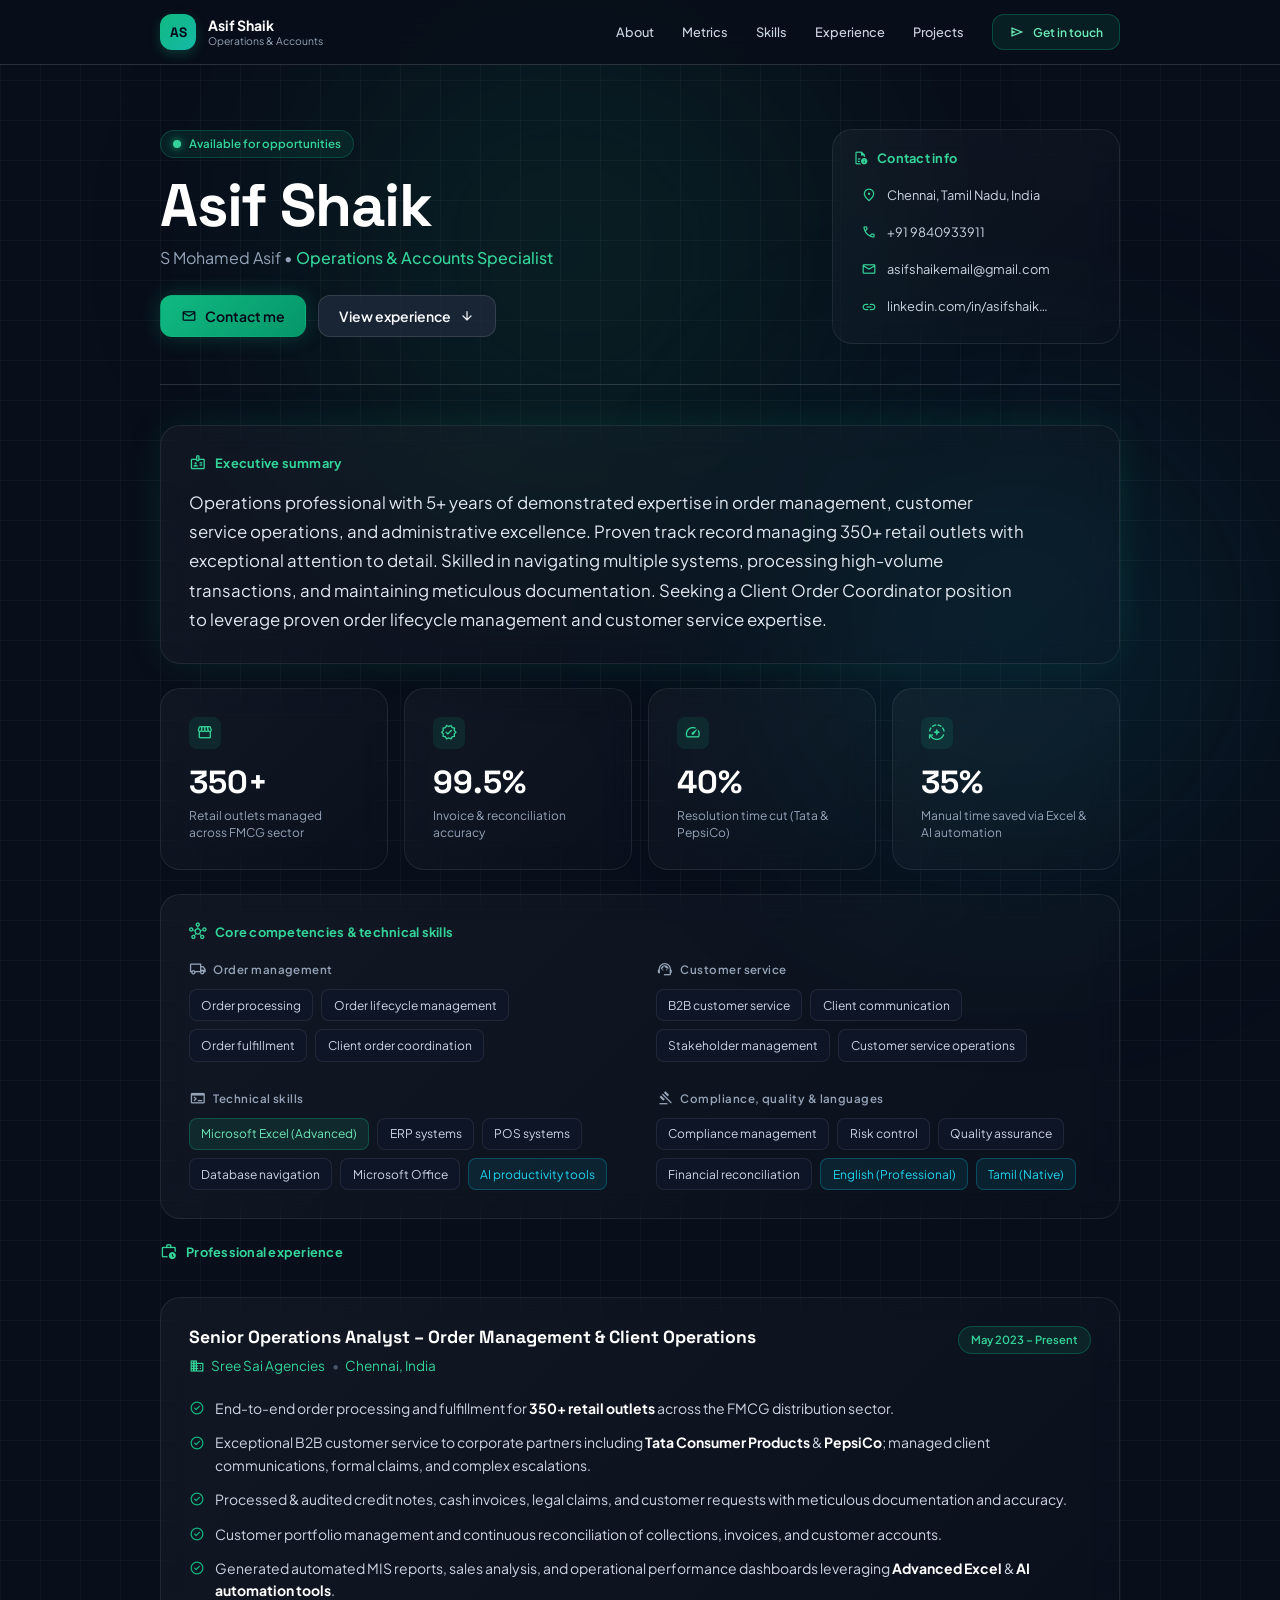
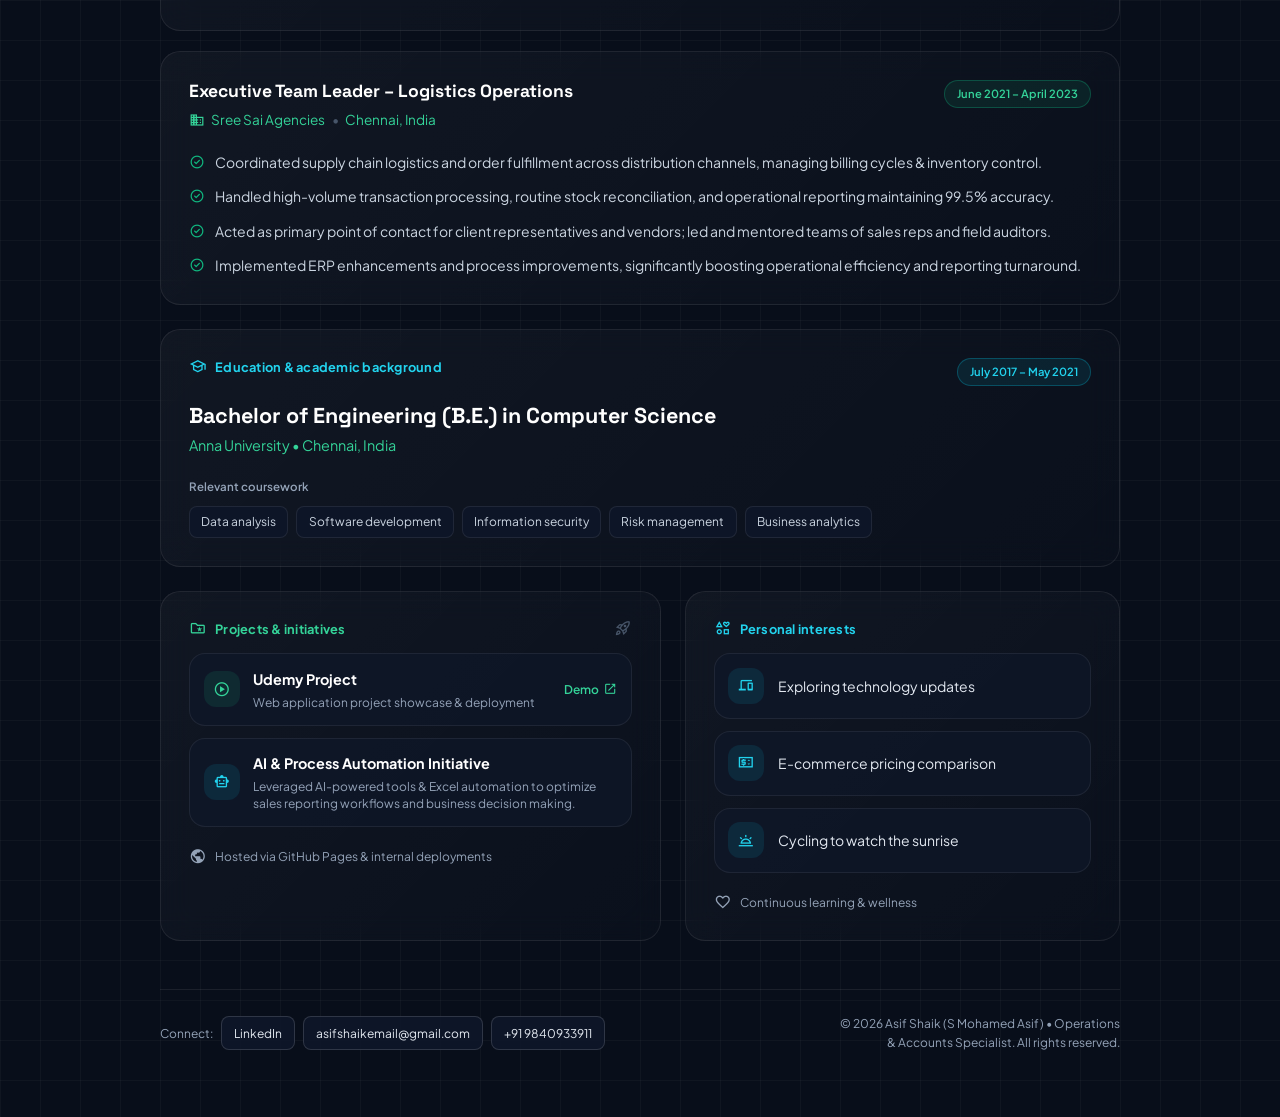
==== index.html @ ea8ba6cc "Add files via upload" ====
<!DOCTYPE html>
<html lang="en">
<head>
  <meta charset="utf-8">
  <meta name="viewport" content="width=device-width, initial-scale=1">
  <title>S Mohamed Asif (Asif Shaik) | Operations &amp; Accounts Specialist</title>
  <meta name="description" content="Operations professional with 5+ years of order management and customer service experience.">

  <link rel="preconnect" href="https://fonts.googleapis.com">
  <link rel="preconnect" href="https://fonts.gstatic.com" crossorigin>
  <link href="https://fonts.googleapis.com/css2?family=Plus+Jakarta+Sans:wght@400;500;600;700;800&family=Space+Grotesk:wght@500;600;700&display=swap" rel="stylesheet">
  <link href="https://fonts.googleapis.com/css2?family=Material+Symbols+Outlined:wght,FILL@100..700,0..1&display=swap" rel="stylesheet">
  <link rel="stylesheet" href="style.css">
</head>
<body>
  <a class="skip-link" href="#main">Skip to content</a>
  <div class="glow glow--emerald" aria-hidden="true"></div>
  <div class="glow glow--cyan" aria-hidden="true"></div>

  <!-- NAVBAR -->
  <nav class="navbar" aria-label="Main">
    <div class="navbar__inner container">
      <a class="brand" href="#top">
        <span class="brand__logo">AS</span>
        <span class="brand__text">
          <strong>Asif Shaik</strong>
          <small>Operations &amp; Accounts</small>
        </span>
      </a>

      <ul class="nav-links" id="nav-links">
        <li><a href="#about">About</a></li>
        <li><a href="#metrics">Metrics</a></li>
        <li><a href="#skills">Skills</a></li>
        <li><a href="#experience">Experience</a></li>
        <li><a href="#projects">Projects</a></li>
        <li class="nav-links__cta">
          <a class="btn btn--outline" href="contact.html">
            <span class="material-symbols-outlined" aria-hidden="true">send</span>Get in touch
          </a>
        </li>
      </ul>

      <button class="nav-toggle" id="nav-toggle" aria-expanded="false" aria-controls="nav-links" aria-label="Open menu">
        <span class="nav-toggle__bar"></span>
        <span class="nav-toggle__bar"></span>
        <span class="nav-toggle__bar"></span>
      </button>
    </div>
  </nav>

  <div class="container page" id="top">

    <!-- HERO -->
    <header class="hero">
      <div class="hero__main">
        <span class="status-pill"><span class="status-pill__dot"></span>Available for opportunities</span>
        <h1>Asif Shaik</h1>
        <p class="hero__sub">S Mohamed Asif &bull; <span>Operations &amp; Accounts Specialist</span></p>
        <div class="hero__actions">
          <a class="btn btn--primary" href="mailto:asifshaikemail@gmail.com">
            <span class="material-symbols-outlined" aria-hidden="true">mail</span>Contact me
          </a>
          <a class="btn btn--secondary" href="#experience">
            View experience
            <span class="material-symbols-outlined" aria-hidden="true">arrow_downward</span>
          </a>
        </div>
      </div>

      <aside class="contact-card" aria-label="Contact information">
        <h2 class="card-title"><span class="material-symbols-outlined" aria-hidden="true">quick_reference</span>Contact info</h2>
        <ul>
          <li><span class="material-symbols-outlined" aria-hidden="true">location_on</span>Chennai, Tamil Nadu, India</li>
          <li><a href="tel:+919840933911"><span class="material-symbols-outlined" aria-hidden="true">call</span>+91 9840933911</a></li>
          <li><a href="mailto:asifshaikemail@gmail.com"><span class="material-symbols-outlined" aria-hidden="true">mail</span>asifshaikemail@gmail.com</a></li>
          <li><a href="https://linkedin.com/in/asifshaik4142a816" target="_blank" rel="noopener noreferrer"><span class="material-symbols-outlined" aria-hidden="true">link</span>linkedin.com/in/asifshaik…</a></li>
        </ul>
      </aside>
    </header>

    <main id="main">

      <!-- SUMMARY -->
      <section class="card card--glow" id="about">
        <h2 class="card-title"><span class="material-symbols-outlined" aria-hidden="true">badge</span>Executive summary</h2>
        <p class="summary">
          Operations professional with 5+ years of demonstrated expertise in order management, customer service
          operations, and administrative excellence. Proven track record managing 350+ retail outlets with
          exceptional attention to detail. Skilled in navigating multiple systems, processing high-volume
          transactions, and maintaining meticulous documentation. Seeking a Client Order Coordinator position to
          leverage proven order lifecycle management and customer service expertise.
        </p>
      </section>

      <!-- METRICS -->
      <section class="metrics" id="metrics" aria-label="Key metrics">
        <a class="card metric" href="#experience">
          <span class="metric__icon"><span class="material-symbols-outlined" aria-hidden="true">storefront</span></span>
          <strong>350+</strong>
          <span>Retail outlets managed across FMCG sector</span>
        </a>
        <a class="card metric" href="#experience">
          <span class="metric__icon"><span class="material-symbols-outlined" aria-hidden="true">verified</span></span>
          <strong>99.5%</strong>
          <span>Invoice &amp; reconciliation accuracy</span>
        </a>
        <a class="card metric" href="#experience">
          <span class="metric__icon"><span class="material-symbols-outlined" aria-hidden="true">speed</span></span>
          <strong>40%</strong>
          <span>Resolution time cut (Tata &amp; PepsiCo)</span>
        </a>
        <a class="card metric" href="#experience">
          <span class="metric__icon"><span class="material-symbols-outlined" aria-hidden="true">auto_mode</span></span>
          <strong>35%</strong>
          <span>Manual time saved via Excel &amp; AI automation</span>
        </a>
      </section>

      <!-- SKILLS -->
      <section class="card" id="skills">
        <h2 class="card-title"><span class="material-symbols-outlined" aria-hidden="true">hub</span>Core competencies &amp; technical skills</h2>
        <div class="skills">
          <div class="skill-group">
            <h3><span class="material-symbols-outlined" aria-hidden="true">local_shipping</span>Order management</h3>
            <ul class="chips">
              <li tabindex="0">Order processing</li>
              <li tabindex="0">Order lifecycle management</li>
              <li tabindex="0">Order fulfillment</li>
              <li tabindex="0">Client order coordination</li>
            </ul>
          </div>
          <div class="skill-group">
            <h3><span class="material-symbols-outlined" aria-hidden="true">support_agent</span>Customer service</h3>
            <ul class="chips">
              <li tabindex="0">B2B customer service</li>
              <li tabindex="0">Client communication</li>
              <li tabindex="0">Stakeholder management</li>
              <li tabindex="0">Customer service operations</li>
            </ul>
          </div>
          <div class="skill-group">
            <h3><span class="material-symbols-outlined" aria-hidden="true">terminal</span>Technical skills</h3>
            <ul class="chips">
              <li class="chip--emerald" tabindex="0">Microsoft Excel (Advanced)</li>
              <li tabindex="0">ERP systems</li>
              <li tabindex="0">POS systems</li>
              <li tabindex="0">Database navigation</li>
              <li tabindex="0">Microsoft Office</li>
              <li class="chip--cyan" tabindex="0">AI productivity tools</li>
            </ul>
          </div>
          <div class="skill-group">
            <h3><span class="material-symbols-outlined" aria-hidden="true">gavel</span>Compliance, quality &amp; languages</h3>
            <ul class="chips">
              <li tabindex="0">Compliance management</li>
              <li tabindex="0">Risk control</li>
              <li tabindex="0">Quality assurance</li>
              <li tabindex="0">Financial reconciliation</li>
              <li class="chip--cyan" tabindex="0">English (Professional)</li>
              <li class="chip--cyan" tabindex="0">Tamil (Native)</li>
            </ul>
          </div>
        </div>
      </section>

      <!-- EXPERIENCE -->
      <section id="experience" class="stack">
        <h2 class="section-title"><span class="material-symbols-outlined" aria-hidden="true">work_history</span>Professional experience</h2>

        <article class="card job">
          <div class="job__head">
            <div>
              <h3>Senior Operations Analyst – Order Management &amp; Client Operations</h3>
              <p class="job__org"><span class="material-symbols-outlined" aria-hidden="true">business</span>Sree Sai Agencies <i>&bull;</i> Chennai, India</p>
            </div>
            <span class="date-pill">May 2023 – Present</span>
          </div>
          <ul class="ticks">
            <li><span class="material-symbols-outlined" aria-hidden="true">check_circle</span><span>End-to-end order processing and fulfillment for <strong>350+ retail outlets</strong> across the FMCG distribution sector.</span></li>
            <li><span class="material-symbols-outlined" aria-hidden="true">check_circle</span><span>Exceptional B2B customer service to corporate partners including <strong>Tata Consumer Products</strong> &amp; <strong>PepsiCo</strong>; managed client communications, formal claims, and complex escalations.</span></li>
            <li><span class="material-symbols-outlined" aria-hidden="true">check_circle</span><span>Processed &amp; audited credit notes, cash invoices, legal claims, and customer requests with meticulous documentation and accuracy.</span></li>
            <li><span class="material-symbols-outlined" aria-hidden="true">check_circle</span><span>Customer portfolio management and continuous reconciliation of collections, invoices, and customer accounts.</span></li>
            <li><span class="material-symbols-outlined" aria-hidden="true">check_circle</span><span>Generated automated MIS reports, sales analysis, and operational performance dashboards leveraging <strong>Advanced Excel</strong> &amp; <strong>AI automation tools</strong>.</span></li>
          </ul>
        </article>

        <article class="card job">
          <div class="job__head">
            <div>
              <h3>Executive Team Leader – Logistics Operations</h3>
              <p class="job__org"><span class="material-symbols-outlined" aria-hidden="true">business</span>Sree Sai Agencies <i>&bull;</i> Chennai, India</p>
            </div>
            <span class="date-pill">June 2021 – April 2023</span>
          </div>
          <ul class="ticks">
            <li><span class="material-symbols-outlined" aria-hidden="true">check_circle</span><span>Coordinated supply chain logistics and order fulfillment across distribution channels, managing billing cycles &amp; inventory control.</span></li>
            <li><span class="material-symbols-outlined" aria-hidden="true">check_circle</span><span>Handled high-volume transaction processing, routine stock reconciliation, and operational reporting maintaining 99.5% accuracy.</span></li>
            <li><span class="material-symbols-outlined" aria-hidden="true">check_circle</span><span>Acted as primary point of contact for client representatives and vendors; led and mentored teams of sales reps and field auditors.</span></li>
            <li><span class="material-symbols-outlined" aria-hidden="true">check_circle</span><span>Implemented ERP enhancements and process improvements, significantly boosting operational efficiency and reporting turnaround.</span></li>
          </ul>
        </article>
      </section>

      <!-- EDUCATION -->
      <section class="card">
        <div class="job__head">
          <h2 class="card-title card-title--cyan"><span class="material-symbols-outlined" aria-hidden="true">school</span>Education &amp; academic background</h2>
          <span class="date-pill date-pill--cyan">July 2017 – May 2021</span>
        </div>
        <h3 class="edu__degree">Bachelor of Engineering (B.E.) in Computer Science</h3>
        <p class="edu__school">Anna University &bull; Chennai, India</p>
        <p class="label">Relevant coursework</p>
        <ul class="chips">
          <li tabindex="0">Data analysis</li>
          <li tabindex="0">Software development</li>
          <li tabindex="0">Information security</li>
          <li tabindex="0">Risk management</li>
          <li tabindex="0">Business analytics</li>
        </ul>
      </section>

      <!-- PROJECTS + INTERESTS -->
      <div class="split" id="projects">
        <section class="card">
          <div class="split__head">
            <h2 class="card-title"><span class="material-symbols-outlined" aria-hidden="true">folder_special</span>Projects &amp; initiatives</h2>
            <span class="material-symbols-outlined split__deco" aria-hidden="true">rocket_launch</span>
          </div>
          <a class="tile tile--link" href="https://asifsheik.github.io/Udemy-project/" target="_blank" rel="noopener noreferrer">
            <span class="tile__icon"><span class="material-symbols-outlined" aria-hidden="true">play_circle</span></span>
            <span class="tile__text"><strong>Udemy Project</strong><small>Web application project showcase &amp; deployment</small></span>
            <span class="tile__demo">Demo <span class="material-symbols-outlined" aria-hidden="true">open_in_new</span></span>
          </a>
          <div class="tile">
            <span class="tile__icon tile__icon--cyan"><span class="material-symbols-outlined" aria-hidden="true">smart_toy</span></span>
            <span class="tile__text"><strong>AI &amp; Process Automation Initiative</strong><small>Leveraged AI-powered tools &amp; Excel automation to optimize sales reporting workflows and business decision making.</small></span>
          </div>
          <p class="note"><span class="material-symbols-outlined" aria-hidden="true">public</span>Hosted via GitHub Pages &amp; internal deployments</p>
        </section>

        <section class="card">
          <h2 class="card-title card-title--cyan"><span class="material-symbols-outlined" aria-hidden="true">interests</span>Personal interests</h2>
          <ul class="interests">
            <li class="tile" tabindex="0"><span class="tile__icon tile__icon--cyan"><span class="material-symbols-outlined" aria-hidden="true">devices</span></span>Exploring technology updates</li>
            <li class="tile" tabindex="0"><span class="tile__icon tile__icon--cyan"><span class="material-symbols-outlined" aria-hidden="true">price_change</span></span>E-commerce pricing comparison</li>
            <li class="tile" tabindex="0"><span class="tile__icon tile__icon--cyan"><span class="material-symbols-outlined" aria-hidden="true">wb_twilight</span></span>Cycling to watch the sunrise</li>
          </ul>
          <p class="note"><span class="material-symbols-outlined" aria-hidden="true">favorite</span>Continuous learning &amp; wellness</p>
        </section>
      </div>
    </main>

    <!-- FOOTER -->
    <footer class="footer" id="contact">
      <div class="footer__links">
        <span>Connect:</span>
        <a class="chip-link" href="https://linkedin.com/in/asifshaik4142a816" target="_blank" rel="noopener noreferrer">LinkedIn</a>
        <a class="chip-link" href="mailto:asifshaikemail@gmail.com">asifshaikemail@gmail.com</a>
        <a class="chip-link" href="tel:+919840933911">+91 9840933911</a>
      </div>
      <p>&copy; 2026 Asif Shaik (S Mohamed Asif) &bull; Operations &amp; Accounts Specialist. All rights reserved.</p>
    </footer>
  </div>

  <script>
    // Responsive navbar: toggle the mobile menu
    (function () {
      var toggle = document.getElementById('nav-toggle');
      var menu = document.getElementById('nav-links');

      function setOpen(open) {
        toggle.setAttribute('aria-expanded', String(open));
        toggle.setAttribute('aria-label', open ? 'Close menu' : 'Open menu');
        menu.classList.toggle('is-open', open);
      }

      toggle.addEventListener('click', function () {
        setOpen(toggle.getAttribute('aria-expanded') !== 'true');
      });
      menu.addEventListener('click', function (e) {
        if (e.target.closest('a')) setOpen(false);
      });
      document.addEventListener('keydown', function (e) {
        if (e.key === 'Escape') { setOpen(false); toggle.focus(); }
      });
      window.addEventListener('resize', function () {
        if (window.innerWidth > 767) setOpen(false);
      });
    })();
  </script>
</body>
</html>
---- style.css ----
/* ==========================================================
   Executive Analyst Portfolio – plain CSS
   Based on the Stitch design (dark slate, emerald + cyan glow)
   ========================================================== */

:root {
  --bg: #080e1a;
  --surface: #0f172a;
  --text: #e2e8f0;
  --text-strong: #ffffff;
  --muted: #94a3b8;
  --faint: #475569;

  --emerald: #10b981;
  --emerald-light: #34d399;
  --cyan: #06b6d4;
  --cyan-light: #22d3ee;

  --border: rgba(255, 255, 255, 0.08);
  --border-strong: rgba(255, 255, 255, 0.14);

  --font-body: "Plus Jakarta Sans", system-ui, sans-serif;
  --font-display: "Space Grotesk", "Plus Jakarta Sans", system-ui, sans-serif;

  --radius-sm: 0.5rem;
  --radius-md: 0.75rem;
  --radius-lg: 1rem;

  --ease: cubic-bezier(0.16, 1, 0.3, 1);
  --focus-ring: 0 0 0 3px rgba(6, 182, 212, 0.35);
  --nav-height: 64px;
}

/* ---------- Reset / base ---------- */
*, *::before, *::after { box-sizing: border-box; }

html {
  scroll-behavior: smooth;
  scroll-padding-top: calc(var(--nav-height) + 16px);
}

body {
  margin: 0;
  min-height: 100vh;
  overflow-x: hidden;
  background-color: var(--bg);
  background-image:
    linear-gradient(to right, rgba(255, 255, 255, 0.03) 1px, transparent 1px),
    linear-gradient(to bottom, rgba(255, 255, 255, 0.03) 1px, transparent 1px);
  background-size: 40px 40px;
  color: var(--text);
  font-family: var(--font-body);
  font-size: 1rem;
  line-height: 1.6;
  -webkit-font-smoothing: antialiased;
}

::selection { background: rgba(16, 185, 129, 0.3); color: #6ee7b7; }

h1, h2, h3, p, ul { margin: 0; padding: 0; }
ul { list-style: none; }
a { color: inherit; text-decoration: none; }
img { max-width: 100%; display: block; }

.material-symbols-outlined {
  font-size: 1.1rem;
  line-height: 1;
  vertical-align: middle;
  user-select: none;
}

.container {
  width: 100%;
  max-width: 64rem;
  margin-inline: auto;
  padding-inline: 1.25rem;
}

.page { padding-block: 2.5rem 3rem; }

/* ---------- Focus system ----------
   One shared rule: a smooth ring that fades in on keyboard focus. */
a, button, [tabindex="0"] {
  outline: 2px solid transparent;
  outline-offset: 3px;
  transition:
    outline-color 0.25s var(--ease),
    outline-offset 0.25s var(--ease),
    box-shadow 0.25s var(--ease),
    background-color 0.25s var(--ease),
    border-color 0.25s var(--ease),
    color 0.25s var(--ease),
    transform 0.25s var(--ease);
}

a:focus-visible,
button:focus-visible,
[tabindex="0"]:focus-visible {
  outline-color: var(--cyan);
  outline-offset: 4px;
  box-shadow: var(--focus-ring);
}

.skip-link {
  position: fixed;
  top: 0.75rem;
  left: 0.75rem;
  z-index: 100;
  padding: 0.6rem 1rem;
  border-radius: var(--radius-sm);
  background: var(--emerald);
  color: #022c22;
  font-weight: 700;
  transform: translateY(-200%);
}
.skip-link:focus { transform: translateY(0); }

/* ---------- Ambient glows ---------- */
.glow {
  position: fixed;
  z-index: -1;
  border-radius: 50%;
  filter: blur(128px);
  pointer-events: none;
}
.glow--emerald { top: 0; left: 25%; width: 500px; height: 500px; background: rgba(16, 185, 129, 0.1); }
.glow--cyan { bottom: 2.5rem; right: 2.5rem; width: 450px; height: 450px; background: rgba(6, 182, 212, 0.1); }

/* ==========================================================
   NAVBAR (responsive)
   ========================================================== */
.navbar {
  position: sticky;
  top: 0;
  z-index: 50;
  background: rgba(8, 14, 26, 0.8);
  -webkit-backdrop-filter: blur(20px);
  backdrop-filter: blur(20px);
  border-bottom: 1px solid var(--border-strong);
}

.navbar__inner {
  min-height: var(--nav-height);
  display: flex;
  align-items: center;
  justify-content: space-between;
  gap: 1rem;
}

.brand { display: flex; align-items: center; gap: 0.75rem; border-radius: var(--radius-md); }
.brand__logo {
  display: grid;
  place-items: center;
  width: 2.25rem;
  height: 2.25rem;
  border-radius: var(--radius-md);
  background: linear-gradient(135deg, var(--emerald), #14b8a6);
  color: #020617;
  font: 700 0.85rem var(--font-display);
  box-shadow: 0 4px 12px rgba(16, 185, 129, 0.25);
  transition: transform 0.3s var(--ease);
}
.brand__text { display: flex; flex-direction: column; line-height: 1.15; }
.brand__text strong { color: var(--text-strong); font-size: 0.875rem; transition: color 0.25s; }
.brand__text small { color: var(--muted); font-size: 0.65rem; margin-top: 2px; }
.brand:hover .brand__logo, .brand:focus-visible .brand__logo { transform: scale(1.08); }
.brand:hover strong, .brand:focus-visible strong { color: var(--emerald-light); }

/* Nav links: base = mobile dropdown panel */
.nav-links {
  position: absolute;
  top: 100%;
  left: 0;
  right: 0;
  display: flex;
  flex-direction: column;
  gap: 0.25rem;
  padding: 0.75rem 1.25rem 1.25rem;
  background: rgba(8, 14, 26, 0.97);
  border-bottom: 1px solid var(--border-strong);
  /* hidden state */
  opacity: 0;
  visibility: hidden;
  transform: translateY(-8px);
  transition: opacity 0.3s var(--ease), transform 0.3s var(--ease), visibility 0s linear 0.3s;
}
.nav-links.is-open {
  opacity: 1;
  visibility: visible;
  transform: translateY(0);
  transition-delay: 0s;
}

.nav-links a:not(.btn) {
  position: relative;
  display: block;
  padding: 0.75rem 0.5rem;
  border-radius: var(--radius-sm);
  color: #cbd5e1;
  font-size: 0.95rem;
  font-weight: 500;
}
.nav-links a:not(.btn):hover,
.nav-links a:not(.btn):focus-visible {
  color: var(--emerald-light);
  background: rgba(255, 255, 255, 0.04);
}
.nav-links__cta { margin-top: 0.5rem; }
.nav-links__cta .btn { width: 100%; }

/* Hamburger */
.nav-toggle {
  display: inline-flex;
  flex-direction: column;
  justify-content: center;
  align-items: center;
  gap: 5px;
  width: 2.75rem;
  height: 2.75rem;
  border: 1px solid var(--border-strong);
  border-radius: var(--radius-md);
  background: rgba(255, 255, 255, 0.03);
  cursor: pointer;
}
.nav-toggle:hover { border-color: rgba(16, 185, 129, 0.5); background: rgba(16, 185, 129, 0.08); }
.nav-toggle__bar {
  display: block;
  width: 1.25rem;
  height: 2px;
  border-radius: 2px;
  background: var(--text);
  transition: transform 0.3s var(--ease), opacity 0.2s;
}
.nav-toggle[aria-expanded="true"] .nav-toggle__bar:nth-child(1) { transform: translateY(7px) rotate(45deg); }
.nav-toggle[aria-expanded="true"] .nav-toggle__bar:nth-child(2) { opacity: 0; }
.nav-toggle[aria-expanded="true"] .nav-toggle__bar:nth-child(3) { transform: translateY(-7px) rotate(-45deg); }

/* Desktop navbar */
@media (min-width: 768px) {
  .nav-toggle { display: none; }

  .nav-links {
    position: static;
    flex-direction: row;
    align-items: center;
    gap: 0.25rem;
    padding: 0;
    background: none;
    border: 0;
    opacity: 1;
    visibility: visible;
    transform: none;
  }
  .nav-links a:not(.btn) { padding: 0.5rem 0.75rem; font-size: 0.8rem; }

  /* animated underline on hover/focus */
  .nav-links a:not(.btn)::after {
    content: "";
    position: absolute;
    left: 0.75rem;
    right: 0.75rem;
    bottom: 0.2rem;
    height: 2px;
    border-radius: 2px;
    background: var(--emerald);
    transform: scaleX(0);
    transform-origin: left;
    transition: transform 0.3s var(--ease);
  }
  .nav-links a:not(.btn):hover::after,
  .nav-links a:not(.btn):focus-visible::after { transform: scaleX(1); }

  .nav-links__cta { margin: 0 0 0 0.75rem; }
  .nav-links__cta .btn { width: auto; }
}

/* ==========================================================
   Buttons
   ========================================================== */
.btn {
  display: inline-flex;
  align-items: center;
  justify-content: center;
  gap: 0.5rem;
  padding: 0.7rem 1.25rem;
  border-radius: var(--radius-md);
  border: 1px solid transparent;
  font: 600 0.875rem var(--font-body);
  cursor: pointer;
}
.btn .material-symbols-outlined { font-size: 1rem; transition: transform 0.3s var(--ease); }

.btn--primary {
  background: linear-gradient(135deg, var(--emerald), #059669);
  color: #020617;
  box-shadow: 0 0 20px rgba(16, 185, 129, 0.25);
}
.btn--primary:hover, .btn--primary:focus-visible {
  filter: brightness(1.1);
  box-shadow: 0 0 32px rgba(16, 185, 129, 0.45);
  transform: translateY(-2px);
}

.btn--secondary {
  background: rgba(30, 41, 59, 0.8);
  border-color: rgba(255, 255, 255, 0.12);
  color: #f8fafc;
}
.btn--secondary:hover, .btn--secondary:focus-visible {
  border-color: rgba(6, 182, 212, 0.5);
  color: var(--cyan-light);
  transform: translateY(-2px);
}
.btn--secondary:hover .material-symbols-outlined { transform: translateY(3px); }

.btn--outline {
  padding: 0.55rem 1rem;
  background: rgba(16, 185, 129, 0.1);
  border-color: rgba(16, 185, 129, 0.3);
  color: #6ee7b7;
  font-size: 0.75rem;
}
.btn--outline:hover, .btn--outline:focus-visible { background: var(--emerald); color: #020617; }
.btn--outline:hover .material-symbols-outlined { transform: translateX(2px) rotate(-12deg); }

/* ==========================================================
   Hero
   ========================================================== */
.hero {
  display: grid;
  gap: 2rem;
  padding-bottom: 2.5rem;
  border-bottom: 1px solid var(--border-strong);
}

.status-pill {
  display: inline-flex;
  align-items: center;
  gap: 0.5rem;
  padding: 0.25rem 0.75rem;
  border-radius: 999px;
  background: rgba(16, 185, 129, 0.1);
  border: 1px solid rgba(16, 185, 129, 0.25);
  color: var(--emerald-light);
  font-size: 0.72rem;
  font-weight: 600;
}
.status-pill__dot {
  width: 8px;
  height: 8px;
  border-radius: 50%;
  background: var(--emerald-light);
  box-shadow: 0 0 8px var(--emerald);
  animation: pulse 2s ease-in-out infinite;
}
@keyframes pulse { 50% { opacity: 0.35; transform: scale(0.8); } }

.hero h1 {
  margin-top: 1rem;
  font: 700 clamp(2.5rem, 8vw, 3.75rem) / 1.05 var(--font-display);
  letter-spacing: -0.02em;
  color: var(--text-strong);
}
.hero__sub { margin-top: 0.5rem; color: var(--muted); }
.hero__sub span { color: var(--emerald-light); font-weight: 500; }
.hero__actions { display: flex; flex-wrap: wrap; gap: 0.75rem; margin-top: 1.5rem; }

/* ==========================================================
   Cards
   ========================================================== */
.card, .contact-card {
  background: linear-gradient(135deg, rgba(255, 255, 255, 0.04), rgba(255, 255, 255, 0.01));
  -webkit-backdrop-filter: blur(16px);
  backdrop-filter: blur(16px);
  border: 1px solid var(--border);
  border-radius: 1.25rem;
  padding: 1.5rem;
  transition: border-color 0.3s var(--ease), box-shadow 0.3s var(--ease), transform 0.3s var(--ease);
}
.card:hover, .card:focus-within, .contact-card:hover, .contact-card:focus-within {
  border-color: rgba(16, 185, 129, 0.35);
  box-shadow: 0 10px 30px -10px rgba(16, 185, 129, 0.18);
}
.card--glow { box-shadow: 0 0 45px -10px rgba(16, 185, 129, 0.2); }

.card-title, .section-title {
  display: flex;
  align-items: center;
  gap: 0.5rem;
  color: var(--emerald-light);
  font: 700 0.8rem var(--font-body);
  letter-spacing: 0.02em;
}
.card-title--cyan { color: var(--cyan-light); }
.section-title { margin-bottom: 1rem; }

.contact-card { padding: 1.25rem; }
.contact-card ul { display: grid; gap: 0.25rem; margin-top: 0.75rem; }
.contact-card li { display: flex; align-items: center; gap: 0.6rem; font-size: 0.8rem; color: #cbd5e1; padding: 0.4rem 0.5rem; }
.contact-card li a { display: flex; align-items: center; gap: 0.6rem; width: 100%; margin: -0.4rem -0.5rem; padding: 0.4rem 0.5rem; border-radius: var(--radius-sm); }
.contact-card li a:hover, .contact-card li a:focus-visible { background: rgba(255, 255, 255, 0.05); color: var(--emerald-light); }
.contact-card .material-symbols-outlined { color: var(--emerald-light); font-size: 1rem; }

main { display: grid; gap: 1.5rem; margin-top: 2.5rem; }
.stack { display: grid; gap: 1.25rem; }

.summary { margin-top: 1rem; max-width: 70ch; font-size: 1.05rem; line-height: 1.75; color: #e2e8f0; }

/* ---------- Metrics ---------- */
.metrics { display: grid; grid-template-columns: repeat(2, 1fr); gap: 1rem; }
.metric { display: flex; flex-direction: column; gap: 0.35rem; padding: 1.1rem; }
.metric:hover, .metric:focus-visible { transform: translateY(-3px); border-color: rgba(16, 185, 129, 0.45); }
.metric__icon {
  display: grid;
  place-items: center;
  width: 2rem;
  height: 2rem;
  margin-bottom: 0.5rem;
  border-radius: var(--radius-sm);
  background: rgba(16, 185, 129, 0.12);
  color: var(--emerald-light);
}
.metric strong { font: 700 clamp(1.6rem, 5vw, 2rem) var(--font-display); color: var(--text-strong); }
.metric > span:last-child { color: var(--muted); font-size: 0.75rem; line-height: 1.4; }

/* ---------- Skills + chips ---------- */
.skills { display: grid; gap: 1.5rem; margin-top: 1.25rem; }
.skill-group h3 { display: flex; align-items: center; gap: 0.4rem; margin-bottom: 0.65rem; color: var(--muted); font: 600 0.72rem var(--font-body); letter-spacing: 0.04em; }

.chips { display: flex; flex-wrap: wrap; gap: 0.5rem; }
.chips li {
  padding: 0.35rem 0.7rem;
  border-radius: var(--radius-sm);
  background: rgba(15, 23, 42, 0.9);
  border: 1px solid rgba(255, 255, 255, 0.08);
  color: #cbd5e1;
  font-size: 0.75rem;
  cursor: default;
}
.chips li:hover, .chips li:focus-visible {
  transform: translateY(-2px);
  border-color: rgba(6, 182, 212, 0.5);
  color: var(--cyan-light);
}
.chips .chip--emerald { background: rgba(16, 185, 129, 0.12); border-color: rgba(16, 185, 129, 0.3); color: #6ee7b7; }
.chips .chip--cyan { background: rgba(6, 182, 212, 0.1); border-color: rgba(6, 182, 212, 0.3); color: var(--cyan-light); }

/* ---------- Experience ---------- */
.job__head { display: flex; flex-direction: column; align-items: flex-start; gap: 0.75rem; }
.job h3 { color: var(--text-strong); font: 700 1.1rem / 1.35 var(--font-display); }
.job__org { display: flex; flex-wrap: wrap; align-items: center; gap: 0.4rem; margin-top: 0.35rem; color: var(--emerald-light); font-size: 0.85rem; }
.job__org i { color: var(--faint); font-style: normal; }
.job__org .material-symbols-outlined { font-size: 1rem; }

.date-pill {
  flex-shrink: 0;
  padding: 0.25rem 0.75rem;
  border-radius: 999px;
  background: rgba(16, 185, 129, 0.1);
  border: 1px solid rgba(16, 185, 129, 0.3);
  color: var(--emerald-light);
  font-size: 0.7rem;
  font-weight: 600;
}
.date-pill--cyan { background: rgba(6, 182, 212, 0.1); border-color: rgba(6, 182, 212, 0.3); color: var(--cyan-light); }

.ticks { display: grid; gap: 0.75rem; margin-top: 1.25rem; }
.ticks li { display: flex; gap: 0.65rem; font-size: 0.875rem; color: #cbd5e1; line-height: 1.6; }
.ticks .material-symbols-outlined { margin-top: 0.2rem; color: var(--emerald); font-size: 1rem; flex-shrink: 0; }
.ticks strong { color: var(--text-strong); }

/* ---------- Education ---------- */
.edu__degree { margin-top: 1rem; color: var(--text-strong); font: 700 1.35rem / 1.3 var(--font-display); }
.edu__school { margin-top: 0.25rem; color: var(--emerald-light); font-size: 0.9rem; }
.label { margin: 1.25rem 0 0.6rem; color: var(--muted); font-size: 0.72rem; font-weight: 600; }

/* ---------- Projects + interests ---------- */
.split { display: grid; gap: 1.5rem; }
.split__head { display: flex; align-items: center; justify-content: space-between; margin-bottom: 1rem; }
.split__deco { color: var(--faint); }

.tile {
  display: flex;
  align-items: center;
  gap: 0.85rem;
  margin-top: 0.75rem;
  padding: 0.85rem;
  border-radius: var(--radius-lg);
  background: rgba(15, 23, 42, 0.7);
  border: 1px solid rgba(255, 255, 255, 0.07);
  font-size: 0.875rem;
  color: #e2e8f0;
}
.tile:hover, .tile:focus-visible, a.tile:focus-visible { border-color: rgba(6, 182, 212, 0.45); transform: translateX(3px); }
.tile--link:hover .tile__demo, .tile--link:focus-visible .tile__demo { color: var(--cyan-light); }

.tile__icon {
  display: grid;
  place-items: center;
  flex-shrink: 0;
  width: 2.25rem;
  height: 2.25rem;
  border-radius: var(--radius-md);
  background: rgba(16, 185, 129, 0.12);
  color: var(--emerald-light);
}
.tile__icon--cyan { background: rgba(6, 182, 212, 0.12); color: var(--cyan-light); }
.tile__text { display: flex; flex-direction: column; gap: 0.15rem; flex: 1; min-width: 0; }
.tile__text strong { color: var(--text-strong); font-size: 0.9rem; }
.tile__text small { color: var(--muted); font-size: 0.75rem; line-height: 1.45; }
.tile__demo { display: inline-flex; align-items: center; gap: 0.25rem; color: var(--emerald-light); font-size: 0.75rem; font-weight: 600; transition: color 0.25s; }
.tile__demo .material-symbols-outlined { font-size: 0.9rem; }

.interests { display: grid; margin-top: 0.25rem; }
.note { display: flex; align-items: center; gap: 0.5rem; margin-top: 1.25rem; color: var(--muted); font-size: 0.75rem; }

/* ---------- Footer ---------- */
.footer { display: grid; gap: 1rem; margin-top: 3rem; padding-top: 1.5rem; border-top: 1px solid var(--border); color: var(--muted); font-size: 0.75rem; }
.footer__links { display: flex; flex-wrap: wrap; align-items: center; gap: 0.5rem; }
.chip-link {
  padding: 0.4rem 0.75rem;
  border-radius: var(--radius-sm);
  background: rgba(15, 23, 42, 0.9);
  border: 1px solid var(--border-strong);
  color: #e2e8f0;
}
.chip-link:hover, .chip-link:focus-visible { border-color: rgba(16, 185, 129, 0.5); color: var(--emerald-light); transform: translateY(-2px); }

/* ==========================================================
   Responsive breakpoints
   ========================================================== */
@media (min-width: 640px) {
  .container { padding-inline: 2rem; }
  .job__head { flex-direction: row; justify-content: space-between; align-items: flex-start; }
  .skills { grid-template-columns: 1fr 1fr; gap: 1.75rem 2rem; }
  .footer { grid-template-columns: 1fr auto; align-items: center; }
  .footer p { text-align: right; max-width: 32ch; }
}

@media (min-width: 768px) {
  .page { padding-block: 4rem; }
  .hero { grid-template-columns: 1fr minmax(15rem, 18rem); align-items: start; }
  .metrics { grid-template-columns: repeat(4, 1fr); }
  .card { padding: 1.75rem; }
}

@media (min-width: 900px) {
  .split { grid-template-columns: 1.15fr 1fr; }
}

/* ---------- Reduced motion ---------- */
@media (prefers-reduced-motion: reduce) {
  html { scroll-behavior: auto; }
  *, *::before, *::after {
    animation-duration: 0.01ms !important;
    animation-iteration-count: 1 !important;
    transition-duration: 0.01ms !important;
  }
}
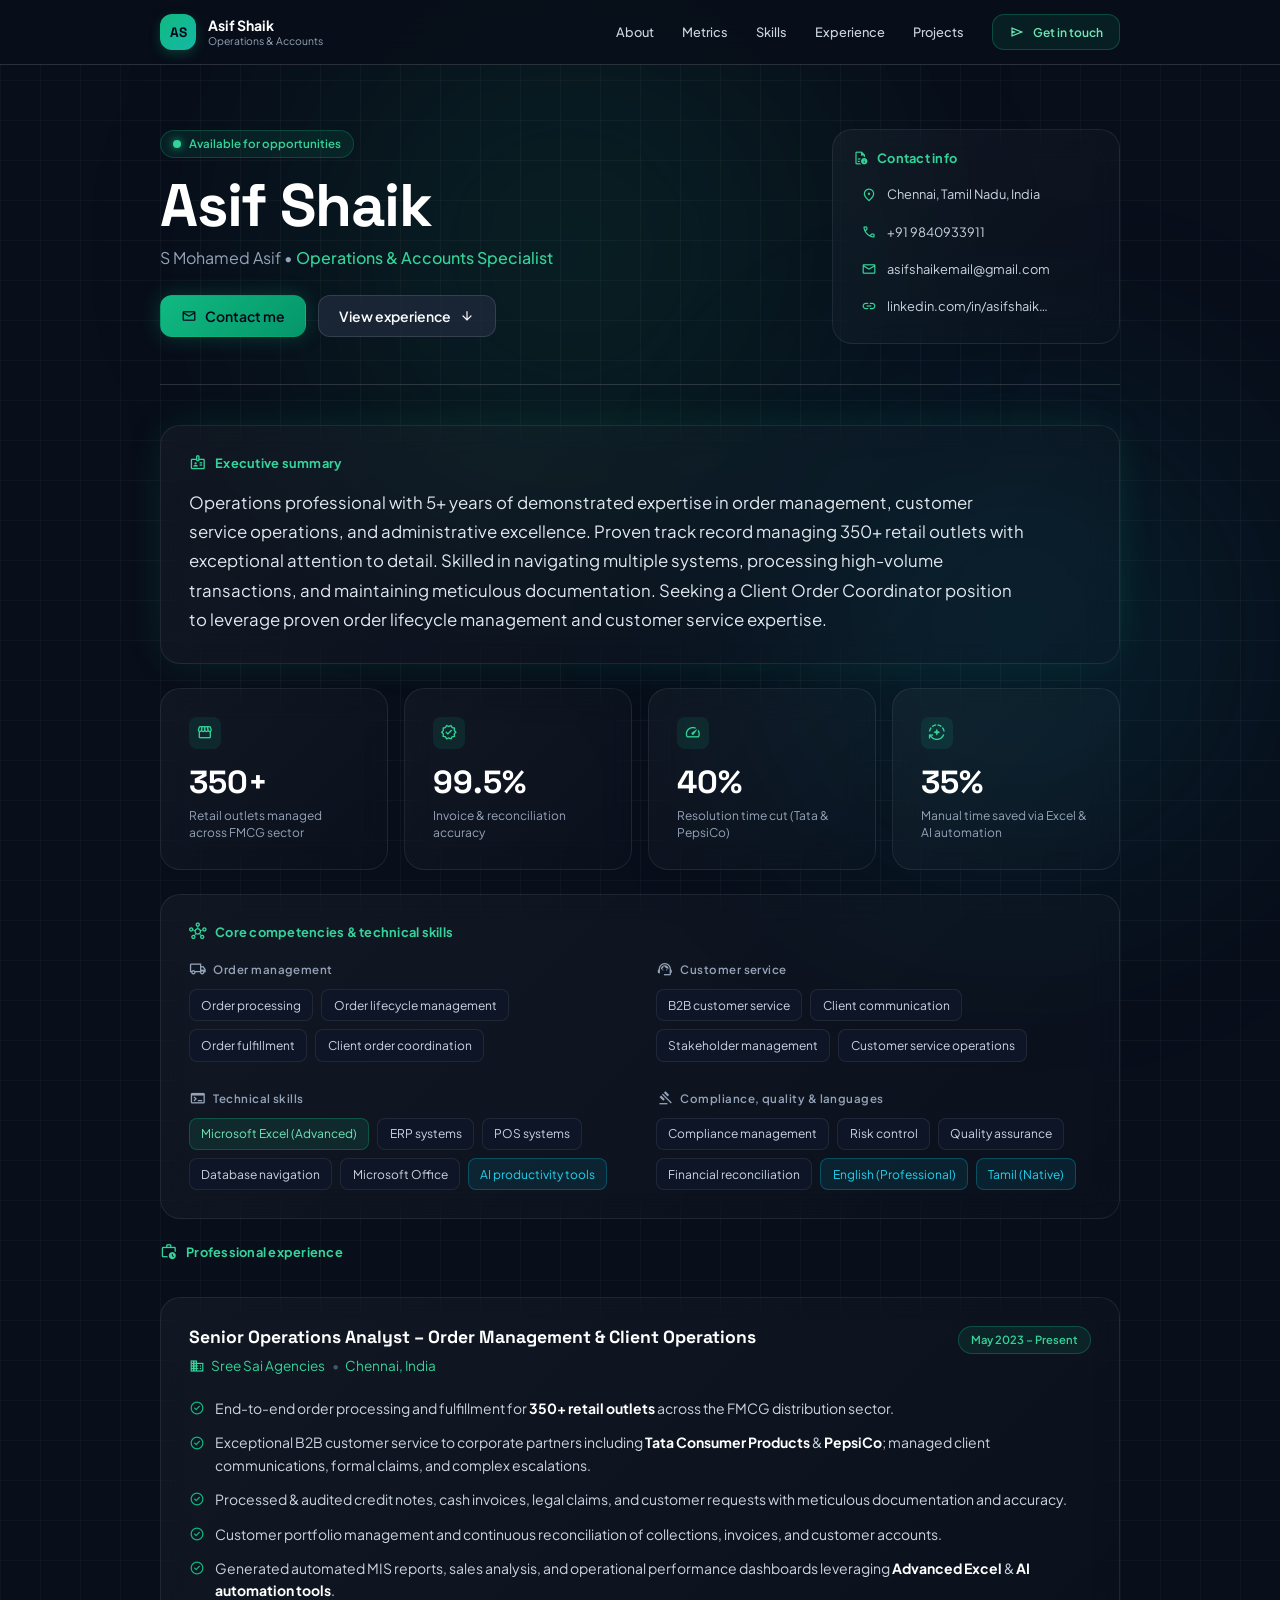
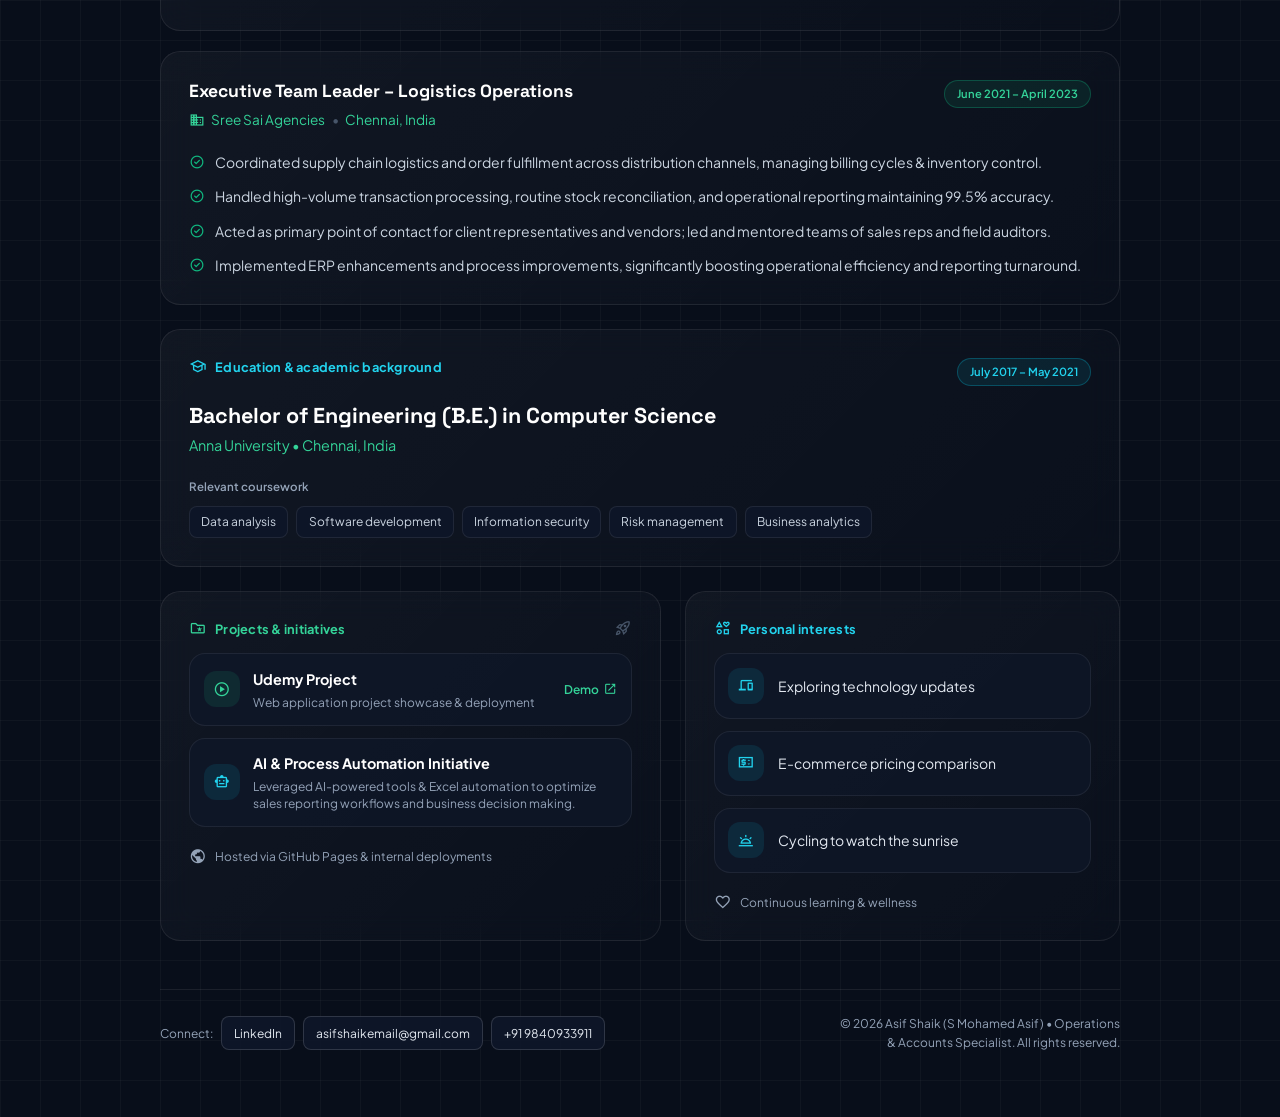
==== commit 0c89028b: "Update index.html" ====
--- a/index.html
+++ b/index.html
@@ -58,7 +58,7 @@
         <h1>Asif Shaik</h1>
         <p class="hero__sub">S Mohamed Asif &bull; <span>Operations &amp; Accounts Specialist</span></p>
         <div class="hero__actions">
-          <a class="btn btn--primary" href="mailto:asifshaikemail@gmail.com">
+          <a class="btn btn--primary" href="contact.html">
             <span class="material-symbols-outlined" aria-hidden="true">mail</span>Contact me
           </a>
           <a class="btn btn--secondary" href="#experience">
@@ -290,4 +290,4 @@
     })();
   </script>
 </body>
-</html>+</html>
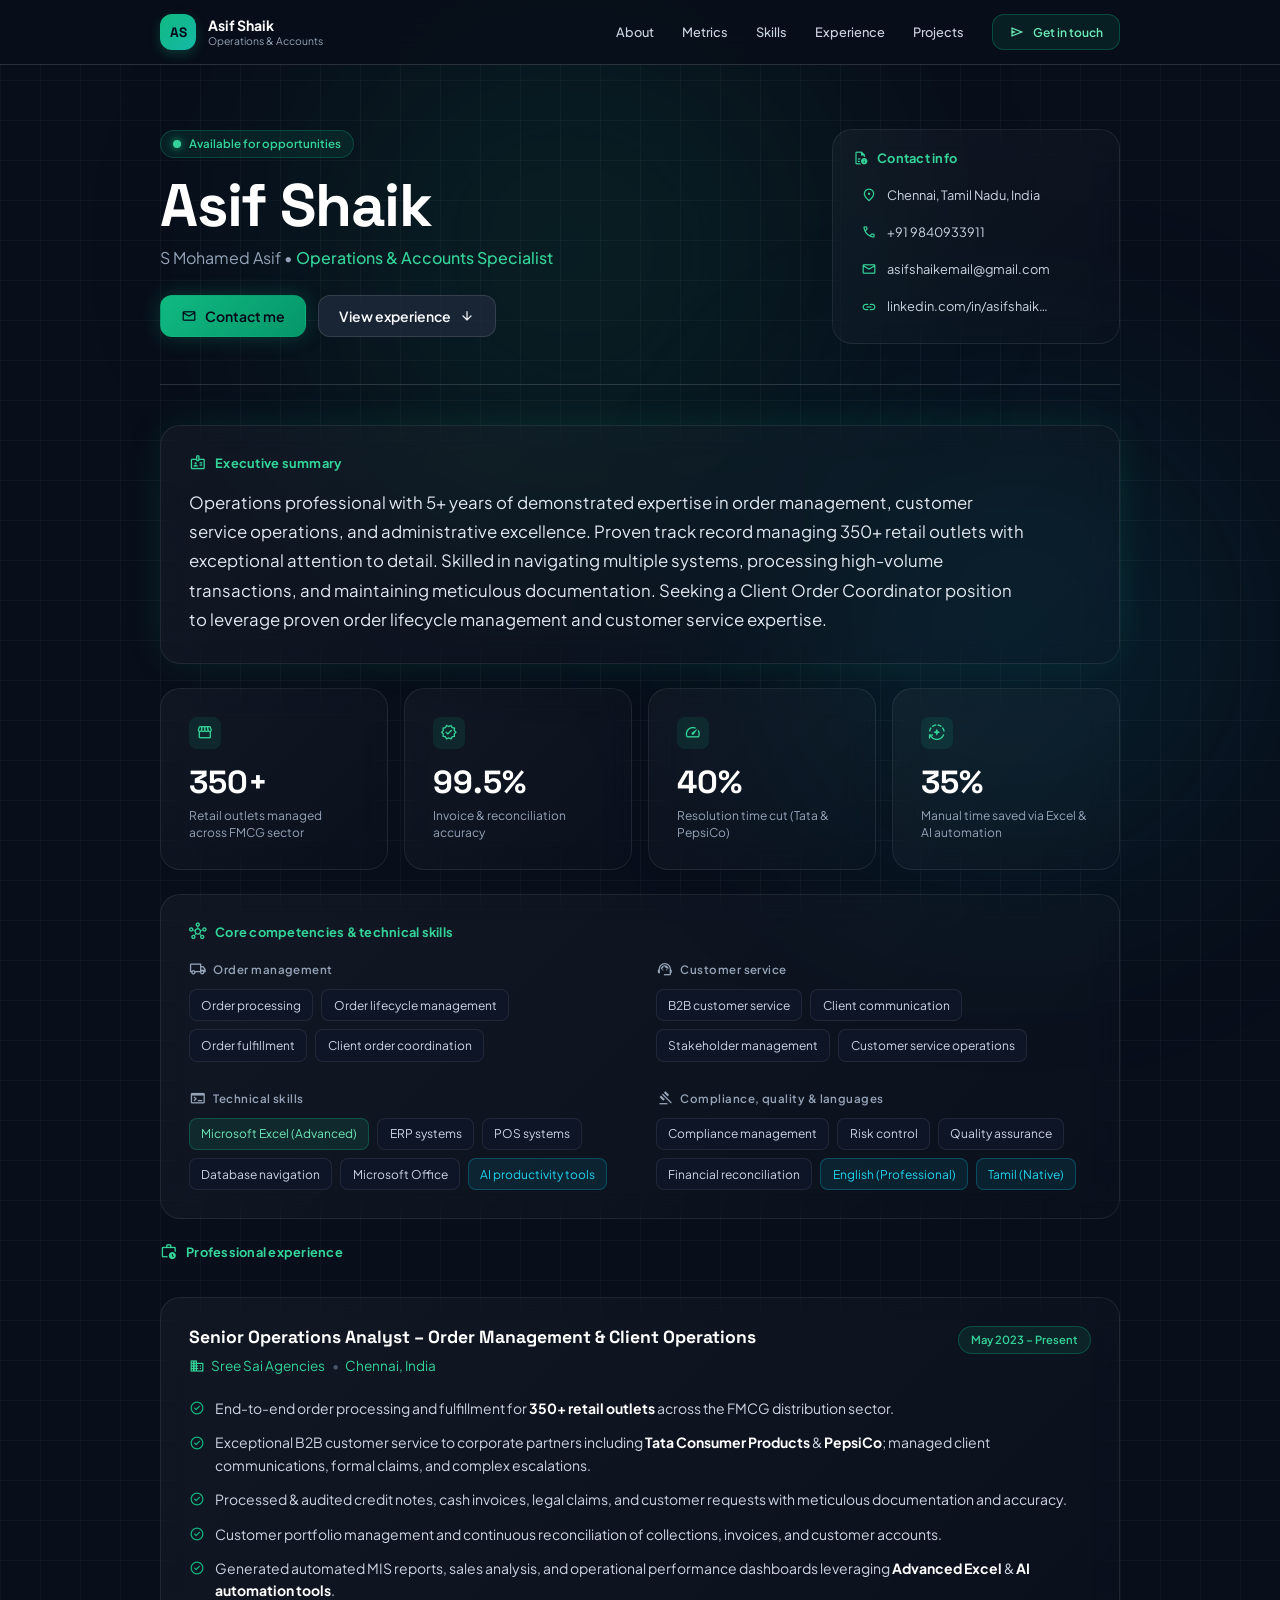
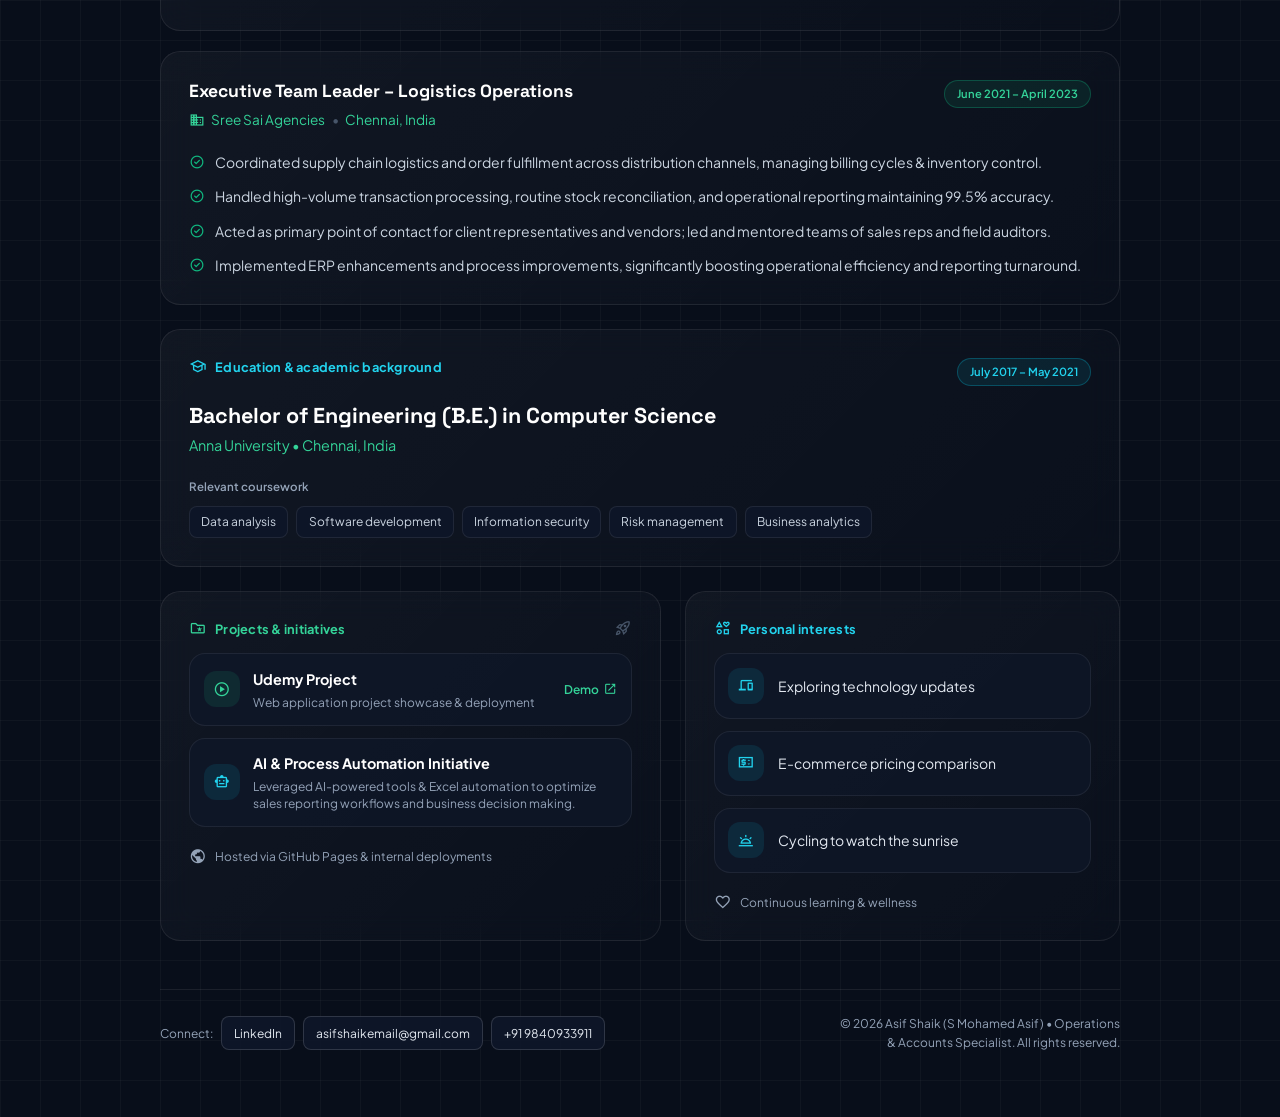
==== commit 4e5f1e89: "Update print statement from 'Hello' to 'Goodbye'" ====
--- a/index.html
+++ b/index.html
@@ -74,7 +74,7 @@
           <li><span class="material-symbols-outlined" aria-hidden="true">location_on</span>Chennai, Tamil Nadu, India</li>
           <li><a href="tel:+919840933911"><span class="material-symbols-outlined" aria-hidden="true">call</span>+91 9840933911</a></li>
           <li><a href="mailto:asifshaikemail@gmail.com"><span class="material-symbols-outlined" aria-hidden="true">mail</span>asifshaikemail@gmail.com</a></li>
-          <li><a href="https://linkedin.com/in/asifshaik4142a816" target="_blank" rel="noopener noreferrer"><span class="material-symbols-outlined" aria-hidden="true">link</span>linkedin.com/in/asifshaik…</a></li>
+          <li><a href="https://www.linkedin.com/in/asif-shaik-4142a816b" target="_blank" rel="noopener noreferrer"><span class="material-symbols-outlined" aria-hidden="true">link</span>linkedin.com/in/asifshaik…</a></li>
         </ul>
       </aside>
     </header>
@@ -255,7 +255,7 @@
     <footer class="footer" id="contact">
       <div class="footer__links">
         <span>Connect:</span>
-        <a class="chip-link" href="https://linkedin.com/in/asifshaik4142a816" target="_blank" rel="noopener noreferrer">LinkedIn</a>
+        <a class="chip-link" href="https://www.linkedin.com/in/asif-shaik-4142a816b" target="_blank" rel="noopener noreferrer">LinkedIn</a>
         <a class="chip-link" href="mailto:asifshaikemail@gmail.com">asifshaikemail@gmail.com</a>
         <a class="chip-link" href="tel:+919840933911">+91 9840933911</a>
       </div>
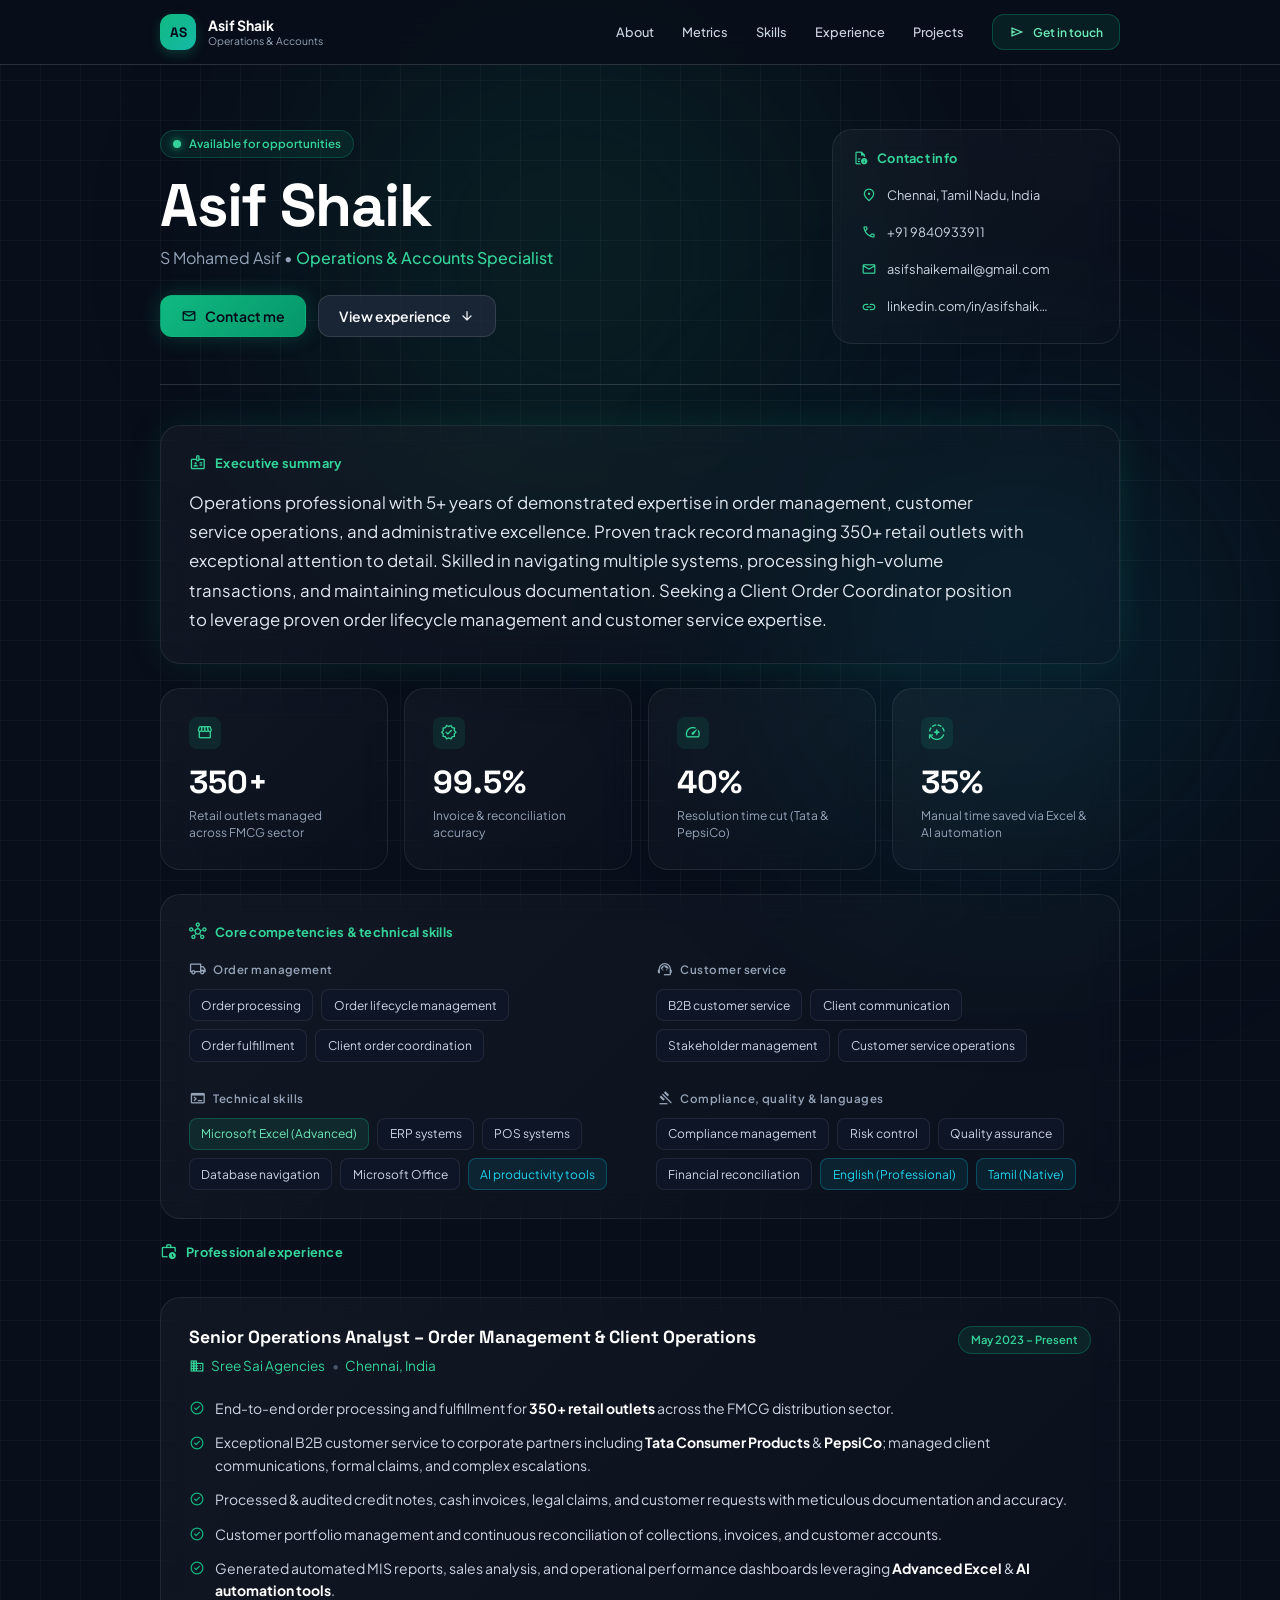
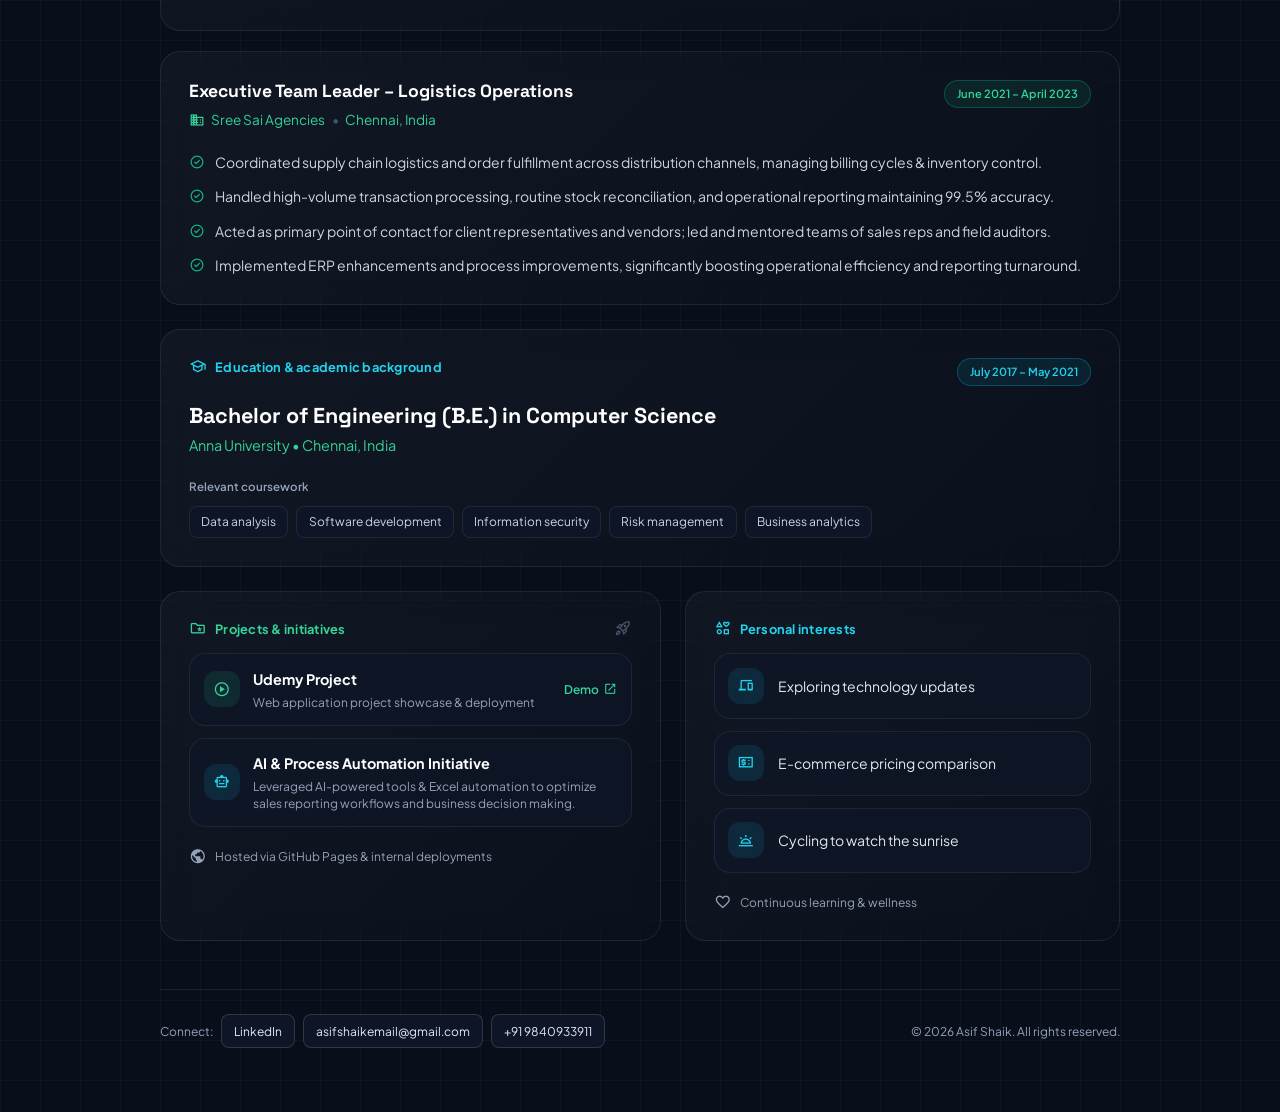
==== commit 18db4472: "Update index.html" ====
--- a/index.html
+++ b/index.html
@@ -259,7 +259,7 @@
         <a class="chip-link" href="mailto:asifshaikemail@gmail.com">asifshaikemail@gmail.com</a>
         <a class="chip-link" href="tel:+919840933911">+91 9840933911</a>
       </div>
-      <p>&copy; 2026 Asif Shaik (S Mohamed Asif) &bull; Operations &amp; Accounts Specialist. All rights reserved.</p>
+      <p>&copy; 2026 Asif Shaik. All rights reserved.</p>
     </footer>
   </div>
 
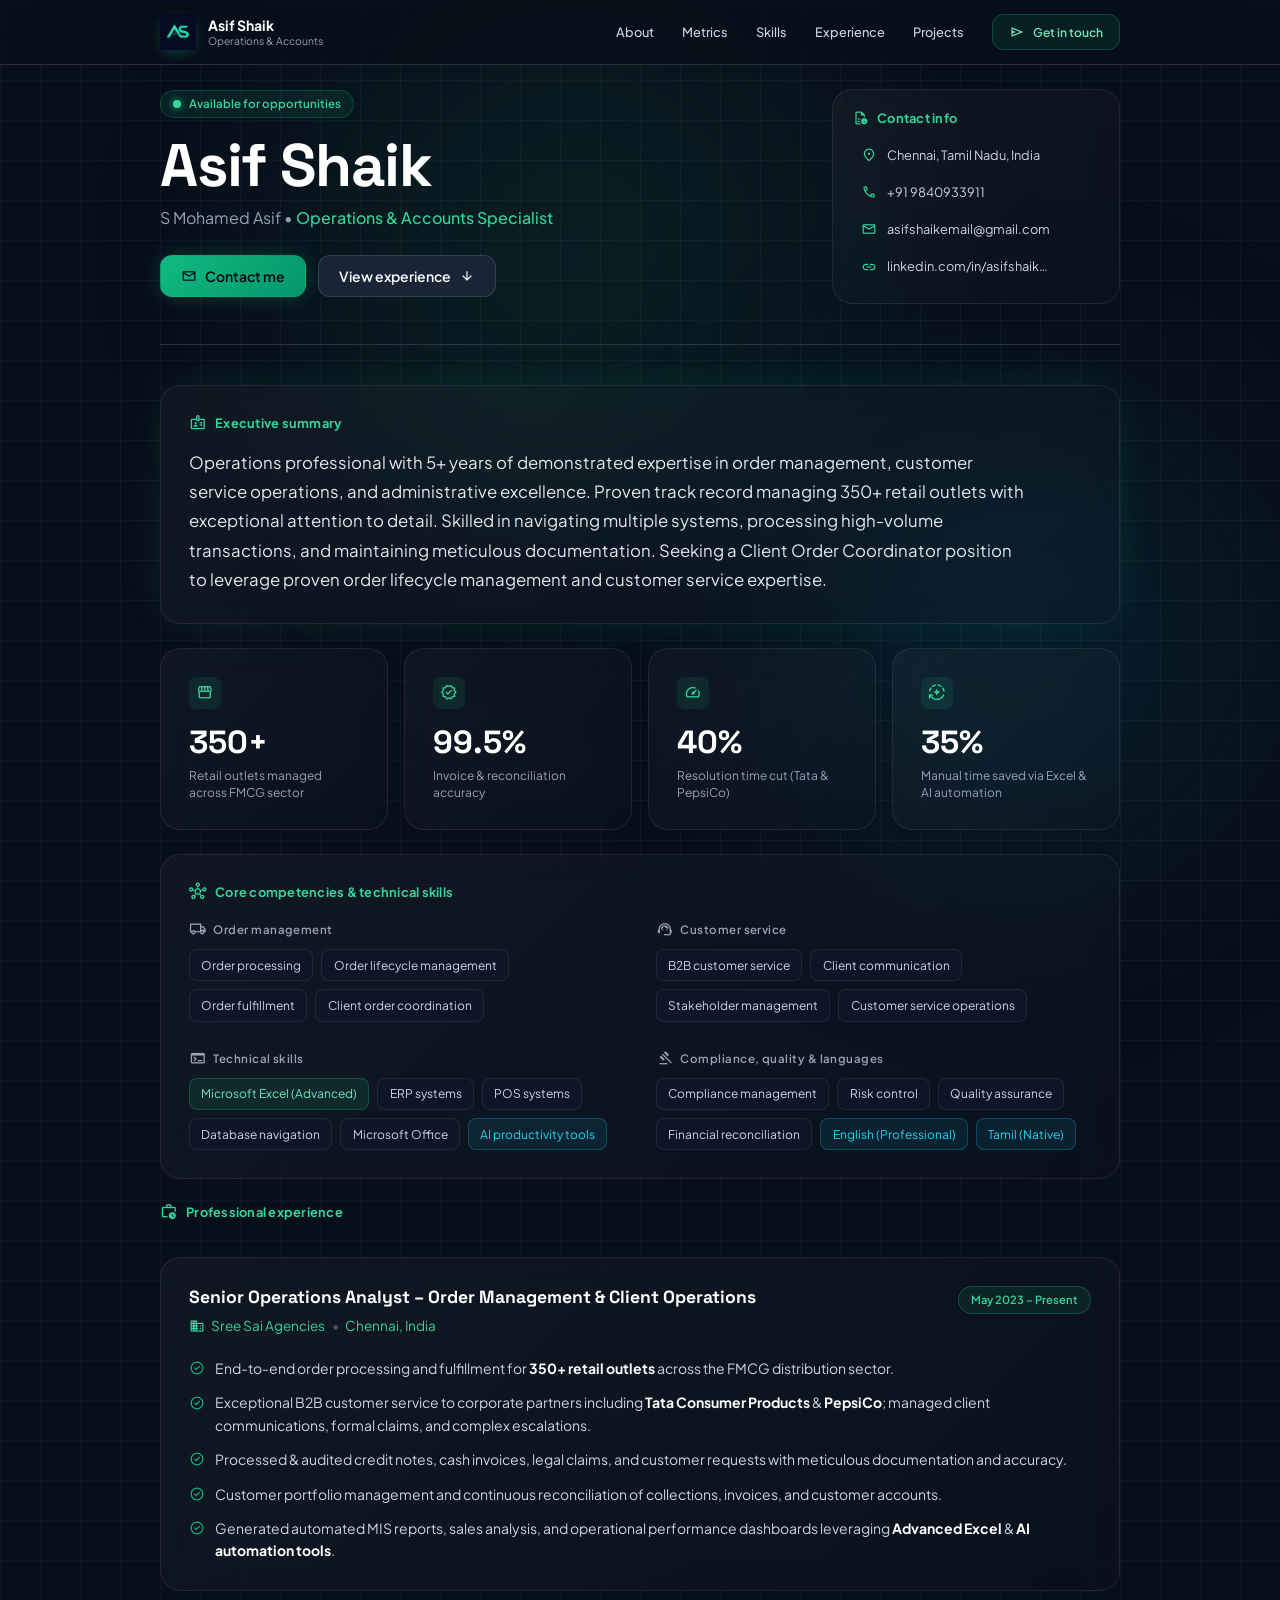
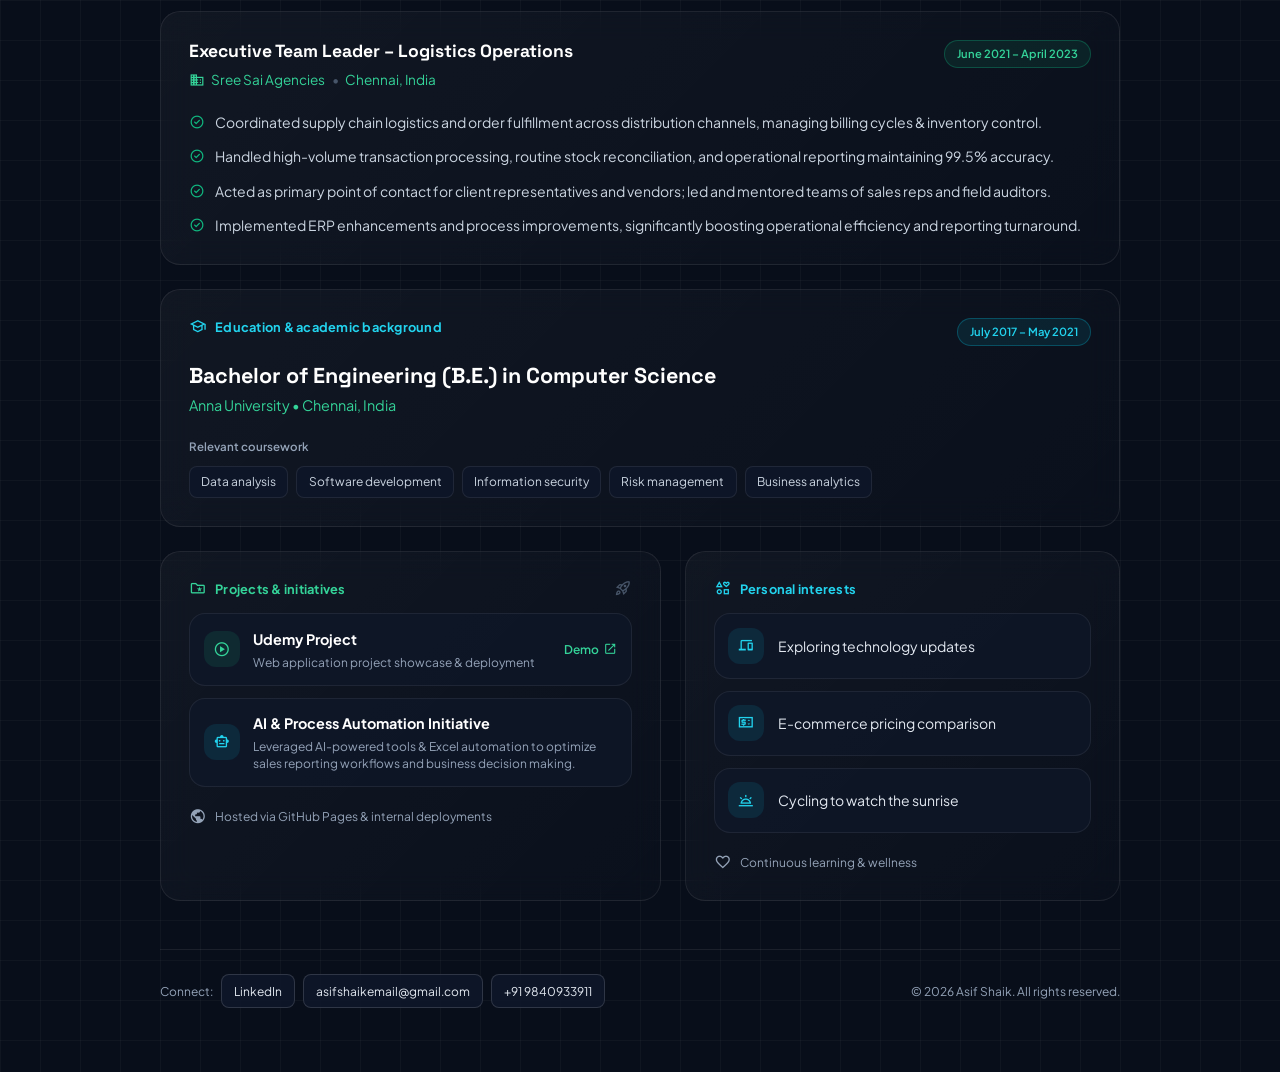
==== commit a0bc952f: "logo update" ====
--- a/index.html
+++ b/index.html
@@ -21,7 +21,9 @@
   <nav class="navbar" aria-label="Main">
     <div class="navbar__inner container">
       <a class="brand" href="#top">
-        <span class="brand__logo">AS</span>
+        <span class="brand__logo"><img src="AS.jpg" width: 80px;
+  height: auto;
+  object-fit: contain;></span>
         <span class="brand__text">
           <strong>Asif Shaik</strong>
           <small>Operations &amp; Accounts</small>
--- a/style.css
+++ b/style.css
@@ -73,6 +73,8 @@
   width: 100%;
   max-width: 64rem;
   margin-inline: auto;
+   margin-top: 0 !important;
+    padding-top: 0 !important;
   padding-inline: 1.25rem;
 }
 
@@ -329,6 +331,7 @@
 .hero {
   display: grid;
   gap: 2rem;
+  margin-top: 1.5rem;
   padding-bottom: 2.5rem;
   border-bottom: 1px solid var(--border-strong);
 }
